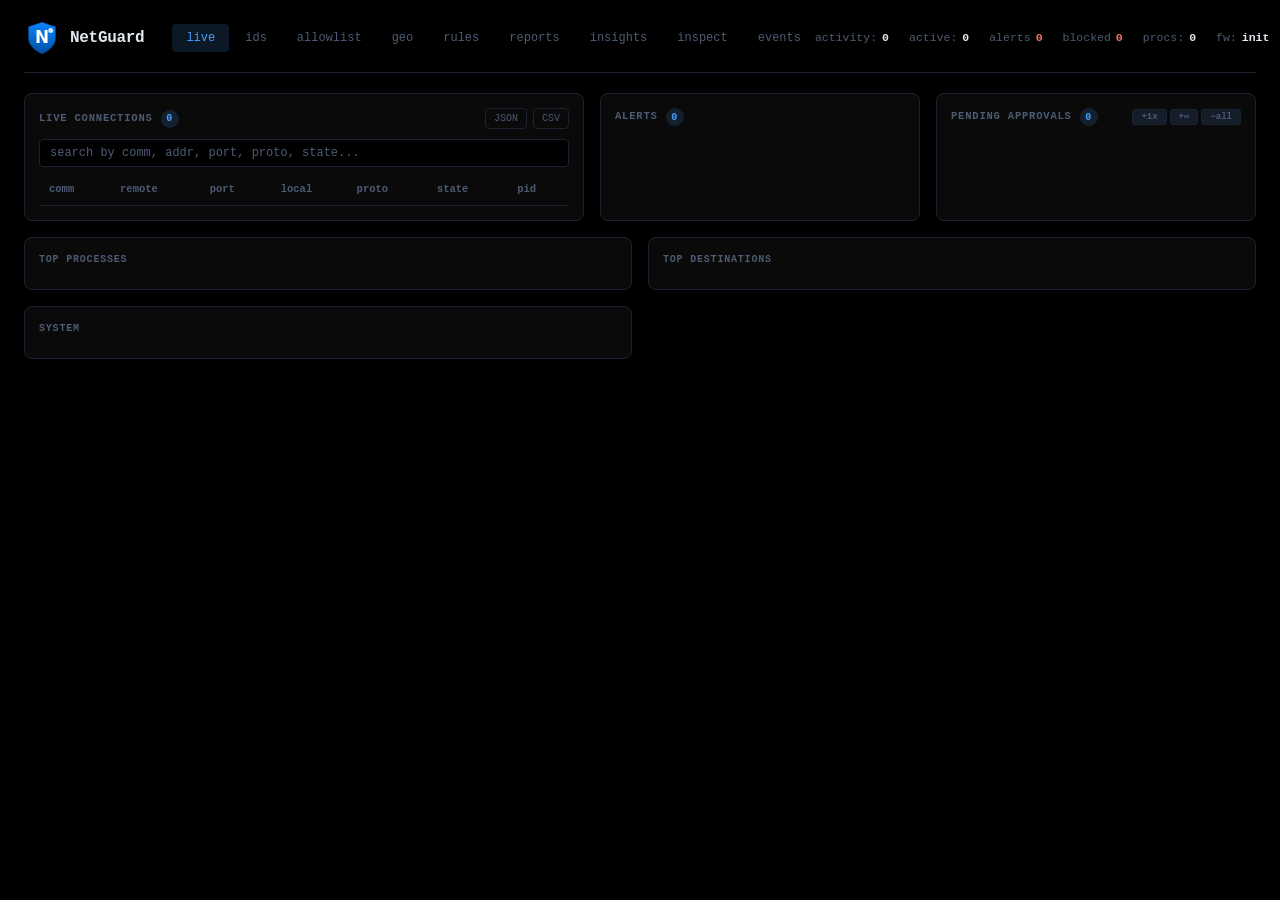
==== static/index.html @ 893f9637 "netmon: pre-dashboard-redesign snapshot Working state before the live page UI redesign. Includes aut" ====
<!DOCTYPE html>
<html lang="en">
<head>
<meta charset="UTF-8">
<meta name="viewport" content="width=device-width, initial-scale=1.0">
<title>NetGuard</title>
<meta name="theme-color" content="#0a84ff">
<link rel="manifest" href="/manifest.json">
<link rel="icon" type="image/png" sizes="192x192" href="/icon-192.png">
<link rel="apple-touch-icon" href="/icon-512.png">
<link rel="stylesheet" href="style.css">
</head>
<body>
<div class="app-wrap">
<header>
  <div class="header-left">
    <a href="/" class="logo">
      <span class="logo-icon"><svg xmlns="http://www.w3.org/2000/svg" viewBox="0 0 512 512" aria-hidden="true"><defs><linearGradient id="bg" x1="0" y1="0" x2="0" y2="1"><stop offset="0" stop-color="#0a84ff"/><stop offset="1" stop-color="#0050a3"/></linearGradient></defs><path d="M256 32 L448 96 L448 256 C448 360 360 432 256 480 C152 432 64 360 64 256 L64 96 Z" fill="url(#bg)" stroke="#003f7f" stroke-width="8" stroke-linejoin="round"/><path d="M256 32 L448 96 L448 256 C448 360 360 432 256 480 C152 432 64 360 64 256 L64 96 Z" fill="none" stroke="#ffffff" stroke-opacity="0.18" stroke-width="2"/><text x="256" y="320" font-family="ui-sans-serif,system-ui,-apple-system,sans-serif" font-weight="700" font-size="240" text-anchor="middle" fill="#ffffff">N</text><circle cx="380" cy="148" r="36" fill="#ffffff" fill-opacity="0.95"/><circle cx="380" cy="148" r="36" fill="none" stroke="#0a84ff" stroke-width="4"/><path d="M362 148 L376 162 L400 134" fill="none" stroke="#0a84ff" stroke-width="6" stroke-linecap="round" stroke-linejoin="round"/></svg></span>
      NetGuard
    </a>
    <nav class="nav">
      <a href="/" class="nav-link active">live</a>
      <a href="/suricata.html" class="nav-link">ids</a>
      <a href="/allowlist.html" class="nav-link">allowlist</a>
      <a href="/geo.html" class="nav-link">geo</a>
      <a href="/rules.html" class="nav-link">rules</a>
      <a href="/reports.html" class="nav-link">reports</a>
      <a href="/insights.html" class="nav-link">insights</a>
      <a href="/inspect.html" class="nav-link">inspect</a>
      <a href="/events.html" class="nav-link">events</a>
    </nav>
  </div>
  <div class="stats" id="stats">
    <span class="stat-item">activity: <strong id="stat-total">0</strong></span>
    <span class="stat-item">active: <strong id="stat-active">0</strong></span>
    <span class="stat-item"><span class="stat-label">alerts</span> <strong id="stat-alerts" style="color:var(--red)">0</strong></span>
    <span class="stat-item"><span class="stat-label">blocked</span> <strong id="stat-blocked" style="color:var(--red)">0</strong></span>
    <span class="stat-item">procs: <strong id="stat-procs">0</strong></span>
    <span class="stat-item">fw: <strong id="stat-fw">init</strong></span>
    <button id="btn-panic" class="panic-btn">PANIC</button>
    <button class="chat-btn" onclick="openChat()" title="AI assistant">💬</button>
  </div>
</header>

<div class="dashboard">
  <section class="panel connections-panel">
    <div class="panel-header">
      <span class="panel-title">live connections <span class="panel-badge" id="conn-count">0</span></span>
      <div class="panel-actions">
        <a class="btn btn-sm" href="/api/connections/export?format=json" download>JSON</a>
        <a class="btn btn-sm" href="/api/connections/export?format=csv" download>CSV</a>
      </div>
    </div>
    <div class="filter-bar">
      <input type="text" id="filter-conn" placeholder="search by comm, addr, port, proto, state..." oninput="onConnFilter()">
    </div>
    <div class="table-wrap">
      <table id="conn-table">
        <thead>
          <tr>
            <th onclick="sortConn('comm')">comm <span class="sort-arrow" id="sort-comm"></span></th>
            <th onclick="sortConn('remote_addr')">remote <span class="sort-arrow" id="sort-remote_addr"></span></th>
            <th onclick="sortConn('remote_port')">port <span class="sort-arrow" id="sort-remote_port"></span></th>
            <th>local</th>
            <th onclick="sortConn('protocol')">proto <span class="sort-arrow" id="sort-protocol"></span></th>
            <th onclick="sortConn('state')">state <span class="sort-arrow" id="sort-state"></span></th>
            <th onclick="sortConn('pid')">pid <span class="sort-arrow" id="sort-pid"></span></th>
          </tr>
        </thead>
        <tbody id="conn-body"></tbody>
      </table>
    </div>
  </section>

  <aside class="panel alerts-panel">
    <div class="panel-header">
      <span class="panel-title">alerts <span class="panel-badge" id="alert-count">0</span></span>
    </div>
    <div id="alert-feed"></div>
  </aside>

  <aside class="panel fw-panel">
    <div class="panel-header">
      <span class="panel-title">pending approvals <span class="panel-badge" id="fw-count">0</span></span>
      <span class="fw-bulk">
        <button class="fw-bulk-btn" onclick="bulkApprove('once')">+1x</button>
        <button class="fw-bulk-btn" onclick="bulkApprove('always')">+∞</button>
        <button class="fw-bulk-btn fw-bulk-deny" onclick="bulkDeny()">−all</button>
      </span>
    </div>
    <div id="fw-feed"></div>
  </aside>
</div>

<footer>
  <div class="footer-panel" id="procs-panel">
    <h3>top processes</h3>
    <div id="procs-list"></div>
  </div>
  <div class="footer-panel" id="ips-panel">
    <h3>top destinations</h3>
    <div id="ips-list"></div>
  </div>
  <div class="footer-panel" id="sys-panel">
    <h3>system</h3>
    <div id="sys-list"></div>
  </div>
</footer>
</div>

<div id="conn-modal" class="modal-overlay" onclick="if (event.target===this) closeConnModal()">
  <div class="modal-content">
    <div class="modal-header">
      <span class="modal-title">connection detail</span>
      <button class="modal-close" onclick="closeConnModal()">&times;</button>
    </div>
    <div id="modal-body" class="modal-body"></div>
  </div>
</div>

<div id="chat-modal" class="modal-overlay" onclick="if (event.target===this) closeChat()" style="align-items:flex-end;padding-bottom:20px">
  <div class="modal-content chat-content">
    <div class="modal-header">
      <span class="modal-title">AI assistant</span>
      <select id="model-select" class="model-picker" onchange="switchModel(this.value)"></select>
      <button class="modal-close" onclick="closeChat()">&times;</button>
    </div>
    <div id="chat-body" class="modal-body chat-body">
      <div id="chat-msgs" class="chat-msgs"></div>
      <div class="chat-footer">
        <input id="chat-input" type="text" placeholder="Ask about network activity..." class="chat-input">
        <button id="chat-send" class="btn btn-sm" onclick="sendChat()">send</button>
      </div>
    </div>
  </div>
</div>

<script src="auth.js"></script>
<script src="app.js"></script>
</body>
</html>
---- static/style.css ----
:root {
  --bg: #000;
  --surface: #0a0a0a;
  --surface-hover: #151d2b;
  --surface-active: #1a2540;
  --border: #1a2332;
  --border-focus: #2d3a52;
  --text: #e1e7ef;
  --text-secondary: #8896b0;
  --text-muted: #4d5b73;
  --accent: #4a9eff;
  --accent-glow: rgba(74,158,255,0.15);
  --green: #34d399;
  --green-bg: rgba(52,211,153,0.12);
  --red: #f47067;
  --red-bg: rgba(244,112,103,0.12);
  --yellow: #f0b429;
  --yellow-bg: rgba(240,180,41,0.12);
  --orange: #f59e6b;
  --radius: 8px;
  --radius-sm: 4px;
}

* { margin: 0; padding: 0; box-sizing: border-box; }
::-webkit-scrollbar { width: 6px; height: 6px; }
::-webkit-scrollbar-track { background: transparent; }
::-webkit-scrollbar-thumb { background: #1a2332; border-radius: 3px; }
::-webkit-scrollbar-thumb:hover { background: #2d3a52; }

body {
  background: var(--bg);
  color: var(--text);
  font-family: "SF Mono", "Cascadia Code", "Fira Code", Consolas, "Liberation Mono", Menlo, monospace;
  font-size: 12.5px;
  line-height: 1.5;
  min-height: 100vh;
}

/* ── Layout ── */
.app-wrap {
  max-width: 100%;
  margin: 0 auto;
  padding: 20px 24px;
}

header {
  display: flex;
  align-items: center;
  justify-content: space-between;
  padding-bottom: 16px;
  margin-bottom: 20px;
  border-bottom: 1px solid var(--border);
}

.header-left { display: flex; align-items: center; gap: 28px; }

.logo {
  display: flex;
  align-items: center;
  gap: 10px;
  color: var(--text);
  font-size: 16px;
  font-weight: 700;
  text-decoration: none;
  letter-spacing: -0.3px;
}
.logo-icon {
  display: inline-block;
  width: 36px;
  height: 36px;
  flex-shrink: 0;
}
.logo-icon svg {
  display: block;
  width: 100%;
  height: 100%;
}

.nav { display: flex; gap: 2px; }
.nav-link {
  padding: 5px 14px;
  color: var(--text-muted);
  text-decoration: none;
  font-size: 12px;
  border-radius: var(--radius-sm);
  transition: all .15s;
}
.nav-link:hover { color: var(--text); background: var(--surface-hover); }
.nav-link.active { color: var(--accent); background: var(--accent-glow); }

.stats {
  display: flex;
  align-items: center;
  gap: 20px;
  font-size: 11.5px;
  color: var(--text-muted);
}
.stat-item { display: flex; align-items: center; gap: 5px; }
.stat-item strong { color: var(--text); font-weight: 600; }
.stat-item .stat-alert { color: var(--red); }
.stat-label { color: var(--text-muted); }

.panic-btn {
  background: transparent;
  border: 1px solid var(--border);
  color: var(--red);
  padding: 4px 14px;
  font-size: 10px;
  cursor: pointer;
  border-radius: var(--radius-sm);
  font-family: inherit;
  font-weight: 700;
  text-transform: uppercase;
  letter-spacing: 0.8px;
  transition: all .15s;
}
.panic-btn:hover { background: var(--red-bg); border-color: var(--red); }
.panic-btn.panic-active {
  background: var(--red-bg);
  border-color: var(--red);
  animation: panic-pulse 1.5s ease-in-out infinite;
}
@keyframes panic-pulse {
  0%, 100% { box-shadow: 0 0 0 0 rgba(244,112,103,0.3); }
  50% { box-shadow: 0 0 8px 2px rgba(244,112,103,0.15); }
}

/* ── Dashboard grid ── */
.dashboard {
  display: grid;
  grid-template-columns: 1fr 320px 320px;
  gap: 16px;
  margin-bottom: 16px;
}

.panel {
  background: var(--surface);
  border: 1px solid var(--border);
  border-radius: var(--radius);
  padding: 14px;
  display: flex;
  flex-direction: column;
  max-height: 640px;
}

.panel-header {
  display: flex;
  align-items: center;
  justify-content: space-between;
  margin-bottom: 10px;
  flex-shrink: 0;
}

.panel-title {
  font-size: 10.5px;
  font-weight: 700;
  color: var(--text-muted);
  text-transform: uppercase;
  letter-spacing: 0.8px;
  display: flex;
  align-items: center;
  gap: 8px;
}

.panel-title .count {
  color: var(--accent);
  font-weight: 600;
  font-size: 11px;
}

.panel-badge {
  display: inline-flex;
  align-items: center;
  justify-content: center;
  min-width: 18px;
  height: 18px;
  padding: 0 5px;
  border-radius: 9px;
  background: var(--accent-glow);
  color: var(--accent);
  font-size: 10px;
  font-weight: 600;
}

/* ── Filter bar ── */
.filter-bar { margin-bottom: 8px; flex-shrink: 0; }
.filter-bar input {
  width: 100%;
  padding: 6px 10px;
  background: var(--bg);
  border: 1px solid var(--border);
  border-radius: var(--radius-sm);
  color: var(--text);
  font-size: 12px;
  font-family: inherit;
  outline: none;
  transition: border-color .15s;
}
.filter-bar input:focus { border-color: var(--accent); }
.filter-bar input::placeholder { color: var(--text-muted); }

/* ── Tables ── */
.table-wrap {
  overflow-x: auto;
  overflow-y: auto;
  flex: 1;
  min-height: 0;
  margin: 0 -14px;
  padding: 0 14px;
}

table { width: 100%; border-collapse: collapse; }

th {
  text-align: left;
  padding: 7px 10px;
  border-bottom: 1px solid var(--border);
  font-size: 10.5px;
  font-weight: 600;
  color: var(--text-muted);
  position: sticky;
  top: 0;
  background: var(--surface);
  z-index: 1;
  cursor: pointer;
  user-select: none;
  white-space: nowrap;
  transition: color .15s;
}
th:hover { color: var(--text); }
.sort-arrow { color: var(--text-muted); font-size: 9px; margin-left: 3px; }

td {
  padding: 5px 10px;
  border-bottom: 1px solid rgba(26,35,50,0.5);
  white-space: nowrap;
  font-size: 12px;
}
tr:last-child td { border-bottom: none; }
tr:hover td { background: var(--surface-hover); }

/* ── Connection state colors ── */
tr.state-est td:first-child { border-left: 2px solid var(--green); }
tr.state-clo td:first-child { border-left: 2px solid var(--text-muted); }
tr.state-lis td:first-child { border-left: 2px solid var(--yellow); }
tr.state-tim td:first-child { border-left: 2px solid #3d4b63; }
tr.state-fin td:first-child { border-left: 2px solid var(--accent); }
tr.state-syn td:first-child { border-left: 2px solid var(--orange); }

.state-est { color: var(--green); }
.state-clo { color: var(--text-muted); }
.state-lis { color: var(--yellow); }
.state-tim { color: #3d4b63; }
.state-fin { color: var(--accent); }
.state-syn { color: var(--orange); }

.comm { color: var(--text); font-weight: 500; }
.pid { color: var(--text-muted); font-size: 11px; }
.conn-addr { color: var(--text-secondary); }
.conn-local { color: var(--text-muted); font-size: 11px; }
.conn-proto { color: var(--text-muted); font-size: 11px; }

.conn-domain {
  display: block;
  color: var(--accent);
  font-size: 10px;
  max-width: 200px;
  overflow: hidden;
  text-overflow: ellipsis;
  white-space: nowrap;
  line-height: 1.3;
}
.conn-host {
  display: block;
  color: var(--green);
  font-size: 10px;
  max-width: 200px;
  overflow: hidden;
  text-overflow: ellipsis;
  white-space: nowrap;
  line-height: 1.3;
}

/* ── Badges ── */
.badge {
  display: inline-flex;
  align-items: center;
  font-size: 9px;
  font-weight: 700;
  padding: 1px 5px;
  border-radius: 3px;
  margin-left: 4px;
  letter-spacing: 0.3px;
  line-height: 1.4;
}
.badge-blocked { background: var(--red-bg); color: var(--red); border: 1px solid rgba(244,112,103,0.2); }
.badge-preexisting { background: rgba(137,150,176,0.1); color: var(--text-muted); border: 1px solid rgba(137,150,176,0.15); }
.badge-vpn { background: var(--yellow-bg); color: var(--yellow); border: 1px solid rgba(240,180,41,0.2); }
.badge-icmp { background: rgba(74,158,255,0.1); color: var(--accent); border: 1px solid rgba(74,158,255,0.15); }
.badge-incoming { background: var(--red-bg); color: var(--red); border: 1px solid rgba(244,112,103,0.2); }
.badge-domainsrc { font-size: 9px; padding: 0 4px; border-radius: 3px; margin-right: 2px; font-weight: 600; }
.badge-domainsrc-dns_monitor { background: rgba(52,211,153,0.15); color: var(--green); border: 1px solid rgba(52,211,153,0.25); }
.badge-domainsrc-reverse_dns { background: rgba(137,150,176,0.1); color: var(--text-muted); border: 1px solid rgba(137,150,176,0.15); }

/* ── Alerts feed ── */
#alert-feed { overflow-y: auto; flex: 1; font-size: 12px; margin: 0 -14px; padding: 0 14px; }

.alert-item {
  padding: 8px 0;
  border-bottom: 1px solid rgba(26,35,50,0.5);
  line-height: 1.5;
}
.alert-item:last-child { border-bottom: none; }

.alert-sev { font-weight: 700; font-size: 10px; letter-spacing: 0.5px; }
.sev-critical { color: var(--red); }
.sev-high { color: var(--yellow); }
.sev-medium { color: var(--accent); }
.sev-low { color: var(--text-muted); }
.sev-info { color: var(--text-muted); }

.alert-rule { color: var(--text-muted); font-size: 10px; }
.alert-msg { color: var(--text); }
.alert-time { color: var(--text-muted); font-size: 10px; display: block; margin-top: 3px; }

/* ── FW pending ── */
#fw-feed { overflow-y: auto; flex: 1; font-size: 12px; margin: 0 -14px; padding: 0 14px; }

.fw-item {
  padding: 10px 0;
  border-bottom: 1px solid rgba(26,35,50,0.5);
}
.fw-item:last-child { border-bottom: none; }
.fw-empty { color: var(--text-muted); font-size: 12px; padding: 16px 0; text-align: center; }

.fw-item-header {
  display: flex;
  justify-content: space-between;
  align-items: flex-start;
  margin-bottom: 6px;
  gap: 8px;
}
.fw-comm { color: var(--text); font-weight: 500; font-size: 12px; white-space: nowrap; overflow: hidden; text-overflow: ellipsis; }
.fw-dest { color: var(--red); font-size: 11px; text-align: right; white-space: nowrap; }

.fw-item-actions { display: flex; gap: 4px; margin-top: 6px; flex-wrap: wrap; }

.fw-appdata {
  font-size: 10px;
  color: var(--text-secondary);
  padding: 2px 0;
  white-space: nowrap;
  overflow: hidden;
  text-overflow: ellipsis;
}

.fw-proto-tag {
  display: inline-block;
  background: var(--accent-glow);
  color: var(--accent);
  font-size: 8px;
  padding: 1px 5px;
  border-radius: 3px;
  margin-right: 4px;
  font-weight: 700;
  text-transform: uppercase;
}

.fw-item-actions button {
  background: var(--surface-hover);
  border: 1px solid var(--border);
  color: var(--text-secondary);
  padding: 3px 10px;
  font-size: 10px;
  cursor: pointer;
  border-radius: var(--radius-sm);
  font-family: inherit;
  font-weight: 500;
  transition: all .15s;
}
.fw-item-actions button:hover { background: var(--border-focus); color: var(--text); }
.btn-approve-once { color: var(--accent) !important; }
.btn-approve-always { color: var(--green) !important; }
.btn-deny { color: var(--red) !important; }
.btn-allow-app { color: var(--yellow) !important; }

.fw-detail { margin-top: 6px; padding: 6px 8px; background: rgba(0,0,0,0.15); border-radius: 4px; }
.fw-dtl-table { width:100%; border-collapse:collapse; font-size:10px; }
.fw-dtl-table td { padding: 2px 4px; vertical-align:top; }
.fw-dtl-label { color: #484f58; width: 55px; white-space:nowrap; }

.fw-bulk {
  display: flex;
  gap: 3px;
}
.fw-bulk-btn {
  background: var(--surface-hover);
  border: 1px solid var(--border);
  color: var(--text-muted);
  padding: 2px 8px;
  font-size: 9px;
  cursor: pointer;
  border-radius: 3px;
  font-family: inherit;
  font-weight: 600;
  transition: all .15s;
}
.fw-bulk-btn:hover { color: var(--text); background: var(--border-focus); }
.fw-bulk-deny:hover { color: var(--red) !important; border-color: var(--red) !important; }

/* ── Footer ── */
footer {
  display: grid;
  grid-template-columns: 1fr 1fr;
  gap: 16px;
}

.footer-panel {
  background: var(--surface);
  border: 1px solid var(--border);
  border-radius: var(--radius);
  padding: 14px;
}

.footer-panel h3 {
  font-size: 10px;
  font-weight: 700;
  color: var(--text-muted);
  text-transform: uppercase;
  letter-spacing: 0.8px;
  margin-bottom: 8px;
}

#procs-list, #ips-list {
  display: flex;
  flex-wrap: wrap;
  gap: 3px 18px;
  font-size: 12px;
}

.footer-item { white-space: nowrap; color: var(--text-secondary); }
.footer-item .val { color: var(--accent); font-weight: 600; }

/* ── Connection detail expansion ── */
.conn-detail-row { display: none; }
.conn-detail-row.open { display: table-row; }
.conn-detail-row.open .detail-cell { animation: fadeSlide .15s ease-out; }
@keyframes fadeSlide { from { opacity: 0; max-height: 0; } to { opacity: 1; max-height: 500px; } }
.conn-detail {
  display: flex;
  flex-wrap: wrap;
  gap: 4px 20px;
  padding: 2px 0;
}
.conn-detail-item {
  display: inline-flex;
  gap: 6px;
  font-size: 11px;
  line-height: 1.6;
}
.conn-detail-label {
  color: var(--text-muted);
  white-space: nowrap;
}
.conn-detail-val {
  color: var(--text-secondary);
  word-break: break-all;
}

/* ── Panic / status ── */
h1 { color: var(--text); font-size: 16px; font-weight: 700; }
h2 { font-size: 10.5px; font-weight: 700; color: var(--text-muted); text-transform: uppercase; letter-spacing: 0.8px; margin-bottom: 8px; }
h3 { font-size: 10px; font-weight: 700; color: var(--text-muted); text-transform: uppercase; letter-spacing: 0.8px; margin-bottom: 6px; }

/* ── Toast ── */
#toast-container {
  position: fixed;
  bottom: 20px;
  right: 20px;
  z-index: 999;
  display: flex;
  flex-direction: column;
  gap: 6px;
}
.toast {
  padding: 10px 18px;
  border-radius: var(--radius-sm);
  font-size: 12px;
  animation: toast-in .2s ease-out;
  max-width: 340px;
  font-weight: 500;
  box-shadow: 0 4px 16px rgba(0,0,0,0.4);
}
.toast-success { background: var(--green); color: #080b12; }
.toast-error { background: var(--red); color: #fff; }
.toast-info { background: var(--accent); color: #fff; }
@keyframes toast-in { from { opacity: 0; transform: translateY(10px); } to { opacity: 1; transform: translateY(0); } }

/* ── Suricata page overrides ── */
.status-bar {
  display: flex;
  gap: 24px;
  padding: 14px;
  background: var(--surface);
  border: 1px solid var(--border);
  border-radius: var(--radius);
  margin-bottom: 16px;
  align-items: center;
  font-size: 12px;
}

.action-btn {
  padding: 5px 14px;
  border: 1px solid var(--border);
  border-radius: var(--radius-sm);
  background: var(--surface-hover);
  color: var(--text-secondary);
  cursor: pointer;
  font-size: 12px;
  font-family: inherit;
  transition: all .15s;
}
.action-btn:hover { background: var(--border-focus); color: var(--text); }
.action-btn.primary { background: var(--accent-glow); border-color: var(--accent); color: var(--accent); }
.action-btn.danger { background: var(--red-bg); border-color: var(--red); color: var(--red); }

.tab { padding: 8px 20px; cursor: pointer; color: var(--text-muted); border-bottom: 2px solid transparent; transition: all .15s; font-size: 12px; }
.tab:hover { color: var(--text); }
.tab.active { color: var(--accent); border-bottom-color: var(--accent); }

.form-row input, .form-row select, .form-row textarea {
  width: 100%;
  padding: 6px 10px;
  background: var(--bg);
  border: 1px solid var(--border);
  border-radius: var(--radius-sm);
  color: var(--text);
  font-size: 12px;
  font-family: inherit;
  outline: none;
  transition: border-color .15s;
}
.form-row input:focus, .form-row select:focus { border-color: var(--accent); }

.alerts-table-wrap table th { position: sticky; top: 0; background: var(--surface); z-index: 1; }

.alert-filters input, .alert-filters select {
  background: var(--bg);
  border: 1px solid var(--border);
  color: var(--text);
  padding: 4px 8px;
  font-size: 11px;
  border-radius: var(--radius-sm);
  font-family: inherit;
}
.alert-filters input:focus, .alert-filters select:focus { border-color: var(--accent); outline: none; }
.alert-filters input::placeholder { color: var(--text-muted); }

.sev-badge { display: inline-block; padding: 1px 8px; border-radius: 10px; font-size: 10px; font-weight: 600; }
.sev-1 { background: var(--red-bg); color: var(--red); }
.sev-2 { background: var(--yellow-bg); color: var(--yellow); }
.sev-3 { background: rgba(74,158,255,0.12); color: var(--accent); }
.sev-4 { background: rgba(137,150,176,0.1); color: var(--text-muted); }

.stat-card {
  background: var(--surface);
  border: 1px solid var(--border);
  border-radius: var(--radius);
  padding: 14px;
  text-align: center;
}

.detail-cell { padding: 10px 16px; background: var(--bg); }

.panel-actions { display:flex; align-items:center; gap:6px; margin-left:auto; }
.btn { display:inline-flex; align-items:center; padding:4px 10px; border:1px solid var(--border); border-radius:4px; background:var(--surface); color:var(--text-muted); font-size:11px; cursor:pointer; text-decoration:none; white-space:nowrap; }
.btn:hover { border-color:var(--accent); color:var(--accent); }
.btn-sm { padding:2px 8px; font-size:10px; }

.lookup-btn {
  background: var(--surface-hover);
  border: 1px solid var(--border);
  color: var(--accent);
  padding: 2px 8px;
  font-size: 10px;
  cursor: pointer;
  border-radius: 3px;
  font-family: inherit;
  transition: all .15s;
}
.lookup-btn:hover { background: var(--border-focus); }

.install-log {
  background: var(--bg);
  border: 1px solid var(--border);
  border-radius: var(--radius);
  padding: 12px 14px;
  margin-top: 8px;
  font-size: 12px;
  line-height: 1.5;
  white-space: pre-wrap;
  word-break: break-all;
  max-height: 300px;
  overflow-y: auto;
  display: none;
  color: var(--text-secondary);
}

.install-plan {
  background: var(--bg);
  border: 1px solid var(--border);
  border-radius: var(--radius);
  padding: 8px 14px;
  margin-top: 8px;
  font-size: 12px;
}
.install-plan table { width: 100%; border-collapse: collapse; }
.install-plan th, .install-plan td { padding: 6px 4px; border-bottom: 1px solid var(--border); text-align: left; vertical-align: top; }
.install-plan th { color: var(--text-muted); text-transform: uppercase; letter-spacing: 0.4px; font-size: 10px; }
.install-plan td { color: var(--text-secondary); }
.install-plan td:first-child { font-family: ui-monospace, monospace; color: var(--text); }

.proto-badge { display: inline-block; padding: 1px 6px; border-radius: 3px; font-size: 10px; font-weight: 600; margin-right: 4px; }
.proto-tcp { background: rgba(74,158,255,0.1); color: var(--accent); }
.proto-udp { background: var(--green-bg); color: var(--green); }

.dpi-table td { border: none; padding: 3px 8px; }
.dpi-label { color: var(--text-muted); white-space: nowrap; width: 1px; }
.dpi-val { color: var(--text); word-break: break-all; }

.rule-item {
  display: flex;
  align-items: center;
  justify-content: space-between;
  padding: 10px 0;
  border-bottom: 1px solid rgba(26,35,50,0.5);
}
.rule-item:last-child { border-bottom: none; }

.toast-suricata {
  position: fixed;
  bottom: 20px;
  right: 20px;
  padding: 10px 18px;
  border-radius: var(--radius-sm);
  font-size: 12px;
  background: var(--accent);
  color: #fff;
  z-index: 100;
  animation: toast-in .2s ease-out;
  box-shadow: 0 4px 16px rgba(0,0,0,0.4);
}

/* ── Modal ── */
.dots::after {
  content: '...';
  display: inline-block;
  overflow: hidden;
  vertical-align: bottom;
  animation: dotAnim 1.5s steps(4) infinite;
  width: 0;
}
@keyframes dotAnim {
  to { width: 1.2em; }
}
.chat-btn {
  background: none; border: 1px solid var(--border); border-radius: 4px;
  color: var(--text); cursor: pointer; font-size: 14px; padding: 2px 6px;
  line-height: 1;
}
.chat-btn:hover { background: var(--hover); }
.modal-overlay {
  display: none; position: fixed; z-index: 1000; left: 0; top: 0;
  width: 100%; height: 100%; background: rgba(0,0,0,0.7);
  align-items: center; justify-content: center;
}
.modal-overlay.open { display: flex; }
.modal-content {
  background: var(--surface); border: 1px solid var(--border);
  border-radius: 8px; max-width: 580px; width: 90%; max-height: 80vh;
  display: flex; flex-direction: column;
}
.modal-header {
  display: flex; justify-content: space-between; align-items: center;
  padding: 12px 16px; border-bottom: 1px solid var(--border);
}
.modal-title { font-size: 12px; font-weight: 600; color: var(--text); text-transform: uppercase; letter-spacing: 0.5px; }
.modal-close { background: none; border: none; color: var(--text-muted); font-size: 18px; cursor: pointer; padding: 0 4px; }
.modal-close:hover { color: var(--text); }
.modal-body { padding: 16px; overflow-y: auto; flex: 1; }

/* ── Chat ── */
.chat-content { max-width: 700px; max-height: 520px; }
.chat-body { display: flex; flex-direction: column; padding: 0; }
.chat-msgs {
  flex: 1; overflow-y: auto; padding: 12px 16px;
  font-size: 12px; line-height: 1.7;
  scrollbar-width: thin; scrollbar-color: var(--border) transparent;
}
.chat-msgs > div { margin-bottom: 6px; }
.chat-msgs > div:last-child { margin-bottom: 0; }
.chat-msgs .err-msg { color: var(--red); margin-bottom: 8px; }
.chat-msgs .thinking-msg { color: var(--dim); margin-bottom: 8px; }
.chat-msgs b { color: var(--accent); font-size: 10px; text-transform: uppercase; letter-spacing: 0.5px; display: block; margin-bottom: 2px; }
.chat-msgs .ai-msg { background: var(--bg); border-radius: 6px; padding: 8px 10px; margin-bottom: 8px; }
.action-sep { height: 6px; }
.action-btn {
  background: none; border: 1px solid var(--border); border-radius: 3px;
  color: var(--accent); cursor: pointer; font-size: 10px; padding: 2px 6px;
  margin: 2px 4px 2px 0; line-height: 1.4; font-family: inherit;
}
.action-btn:hover { background: var(--hover); border-color: var(--accent); }
.action-btn:disabled { opacity: 0.5; cursor: default; }
.chat-footer {
  display: flex; border-top: 1px solid var(--border); padding: 8px; gap: 8px;
}
.chat-input {
  flex: 1; background: var(--bg); border: 1px solid var(--border);
  border-radius: 6px; padding: 8px 10px; color: var(--text); font-size: 12px;
  outline: none;
}
.chat-input:focus { border-color: var(--accent); }
.model-picker {
  background: var(--bg); border: 1px solid var(--border); border-radius: 4px;
  color: var(--text); font-size: 11px; padding: 2px 6px; margin-left: 8px;
  flex: 1; max-width: 200px; cursor: pointer;
}
.model-picker:focus { border-color: var(--accent); }

/* ── Markdown in chat ── */
.ai-msg h1, .ai-msg h2, .ai-msg h3 {
  margin: 8px 0 4px; font-size: 13px; font-weight: 700;
  color: var(--text); line-height: 1.3;
}
.ai-msg h1 { font-size: 14px; }
.ai-msg h2 { font-size: 13px; border-bottom: 1px solid var(--border); padding-bottom: 2px; }
.ai-msg h3 { font-size: 12px; }
.ai-msg p { margin: 4px 0; color: var(--text); }
.ai-msg p:first-child { margin-top: 0; }
.ai-msg p:last-child { margin-bottom: 0; }
.ai-msg strong { color: var(--text); font-weight: 700; }
.ai-msg em { font-style: italic; }
.ai-msg code {
  background: var(--surface); border: 1px solid var(--border);
  border-radius: 3px; padding: 1px 4px; font-size: 11px;
  font-family: 'SFMono-Regular', Consolas, monospace;
}
.ai-msg pre {
  background: var(--surface); border: 1px solid var(--border);
  border-radius: 4px; padding: 8px; overflow-x: auto; margin: 6px 0;
}
.ai-msg pre code {
  background: none; border: none; padding: 0; font-size: 11px;
  white-space: pre;
}
.ai-msg table { border-collapse: collapse; margin: 6px 0; width: 100%; font-size: 11px; }
.ai-msg th, .ai-msg td {
  border: 1px solid var(--border); padding: 4px 6px; text-align: left;
}
.ai-msg th { background: var(--surface); font-weight: 600; color: var(--text); }
.ai-msg td { color: var(--text-muted); }
.ai-msg ul, .ai-msg ol { margin: 4px 0; padding-left: 18px; }
.ai-msg li { margin: 2px 0; color: var(--text); }
.ai-msg a { color: var(--accent); text-decoration: underline; }
.ai-msg a:hover { opacity: 0.8; }
.ai-msg hr { border: none; border-top: 1px solid var(--border); margin: 8px 0; }

/* ── System metrics panel ── */
.sys-row {
  display: flex; justify-content: space-between; padding: 1px 0;
  font-size: 11px; line-height: 1.6;
}
.sys-label { color: var(--text-muted); }
.sys-val { color: var(--text); font-weight: 500; }

/* ── Responsive ── */
@media (max-width: 1100px) {
  .dashboard { grid-template-columns: 1fr 280px; }
  .dashboard .fw-panel { grid-column: span 2; max-height: 400px; }
}
@media (max-width: 750px) {
  .dashboard { grid-template-columns: 1fr; }
  .dashboard .alerts-panel,
  .dashboard .fw-panel { grid-column: span 1; max-height: 400px; }
  header { flex-direction: column; gap: 12px; align-items: flex-start; }
  .header-left { width: 100%; }
  .stats { flex-wrap: wrap; gap: 12px; width: 100%; }
  footer { grid-template-columns: 1fr; }
  .app-wrap { padding: 12px 14px; }
}
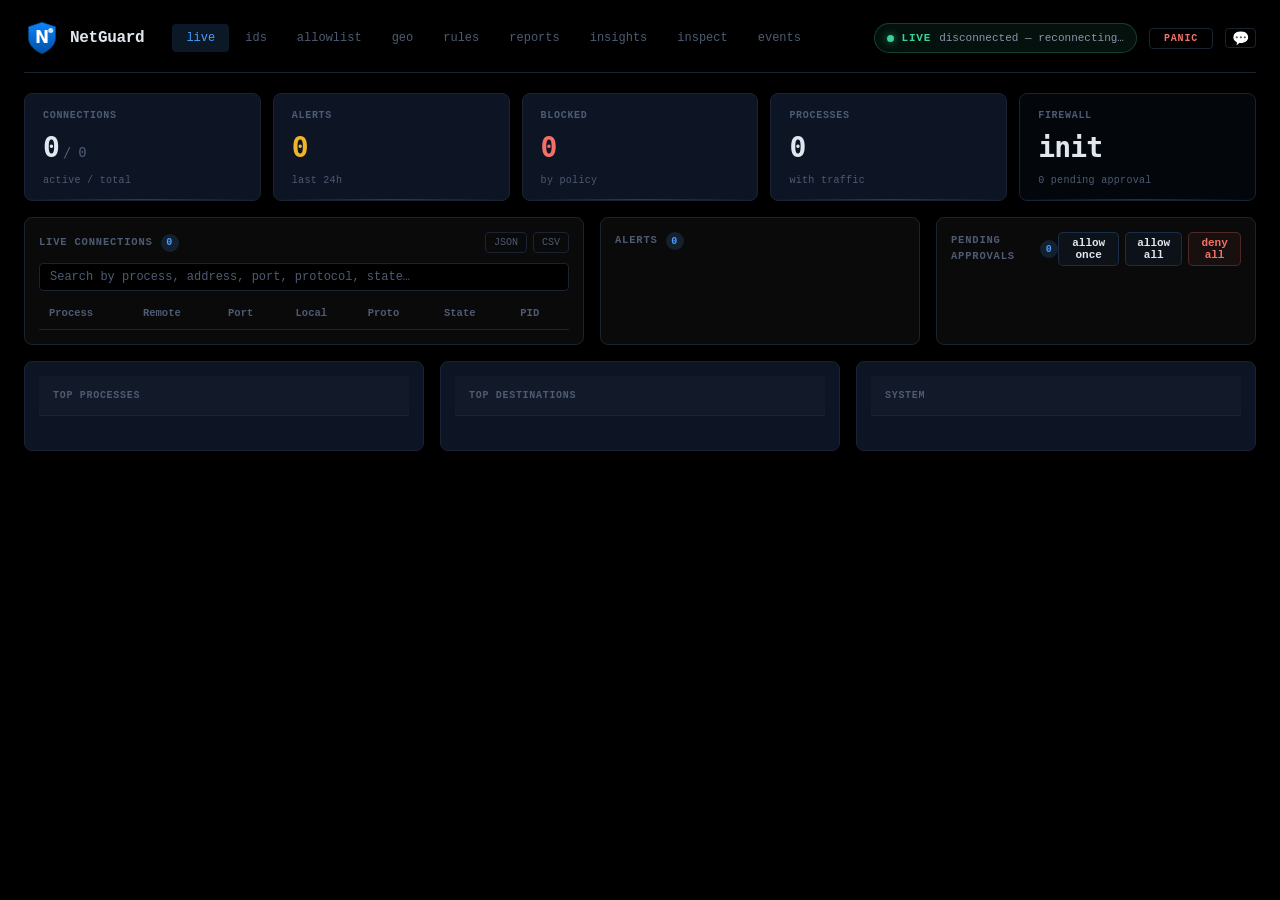
==== commit 8ee8ec4e: "netmon: redesign live dashboard with command-center UI" ====
--- a/static/index.html
+++ b/static/index.html
@@ -10,7 +10,7 @@
 <link rel="apple-touch-icon" href="/icon-512.png">
 <link rel="stylesheet" href="style.css">
 </head>
-<body>
+<body class="live-page">
 <div class="app-wrap">
 <header>
   <div class="header-left">
@@ -30,17 +30,44 @@
       <a href="/events.html" class="nav-link">events</a>
     </nav>
   </div>
-  <div class="stats" id="stats">
-    <span class="stat-item">activity: <strong id="stat-total">0</strong></span>
-    <span class="stat-item">active: <strong id="stat-active">0</strong></span>
-    <span class="stat-item"><span class="stat-label">alerts</span> <strong id="stat-alerts" style="color:var(--red)">0</strong></span>
-    <span class="stat-item"><span class="stat-label">blocked</span> <strong id="stat-blocked" style="color:var(--red)">0</strong></span>
-    <span class="stat-item">procs: <strong id="stat-procs">0</strong></span>
-    <span class="stat-item">fw: <strong id="stat-fw">init</strong></span>
+  <div class="header-right">
+    <div class="status-strip" id="status-strip">
+      <span class="status-dot"></span>
+      <span class="status-label">Live</span>
+      <span class="status-meta" id="status-meta">connecting…</span>
+    </div>
     <button id="btn-panic" class="panic-btn">PANIC</button>
     <button class="chat-btn" onclick="openChat()" title="AI assistant">💬</button>
   </div>
 </header>
+
+<section class="kpi-strip" aria-label="overview">
+  <div class="kpi-card">
+    <div class="kpi-label">Connections</div>
+    <div class="kpi-value"><span id="stat-active">0</span><span class="kpi-sub">/ <span id="stat-total">0</span></span></div>
+    <div class="kpi-foot"><span class="kpi-foot-label">active / total</span></div>
+  </div>
+  <div class="kpi-card">
+    <div class="kpi-label">Alerts</div>
+    <div class="kpi-value kpi-value-warn"><span id="stat-alerts">0</span></div>
+    <div class="kpi-foot"><span class="kpi-foot-label">last 24h</span></div>
+  </div>
+  <div class="kpi-card">
+    <div class="kpi-label">Blocked</div>
+    <div class="kpi-value kpi-value-bad"><span id="stat-blocked">0</span></div>
+    <div class="kpi-foot"><span class="kpi-foot-label">by policy</span></div>
+  </div>
+  <div class="kpi-card">
+    <div class="kpi-label">Processes</div>
+    <div class="kpi-value"><span id="stat-procs">0</span></div>
+    <div class="kpi-foot"><span class="kpi-foot-label">with traffic</span></div>
+  </div>
+  <div class="kpi-card kpi-firewall">
+    <div class="kpi-label">Firewall</div>
+    <div class="kpi-value"><span id="stat-fw">init</span></div>
+    <div class="kpi-foot"><span class="kpi-foot-label"><span id="fw-count">0</span> pending approval</span></div>
+  </div>
+</section>
 
 <div class="dashboard">
   <section class="panel connections-panel">
@@ -52,19 +79,19 @@
       </div>
     </div>
     <div class="filter-bar">
-      <input type="text" id="filter-conn" placeholder="search by comm, addr, port, proto, state..." oninput="onConnFilter()">
+      <input type="text" id="filter-conn" placeholder="Search by process, address, port, protocol, state…" oninput="onConnFilter()">
     </div>
     <div class="table-wrap">
       <table id="conn-table">
         <thead>
           <tr>
-            <th onclick="sortConn('comm')">comm <span class="sort-arrow" id="sort-comm"></span></th>
-            <th onclick="sortConn('remote_addr')">remote <span class="sort-arrow" id="sort-remote_addr"></span></th>
-            <th onclick="sortConn('remote_port')">port <span class="sort-arrow" id="sort-remote_port"></span></th>
-            <th>local</th>
-            <th onclick="sortConn('protocol')">proto <span class="sort-arrow" id="sort-protocol"></span></th>
-            <th onclick="sortConn('state')">state <span class="sort-arrow" id="sort-state"></span></th>
-            <th onclick="sortConn('pid')">pid <span class="sort-arrow" id="sort-pid"></span></th>
+            <th onclick="sortConn('comm')">Process <span class="sort-arrow" id="sort-comm"></span></th>
+            <th onclick="sortConn('remote_addr')">Remote <span class="sort-arrow" id="sort-remote_addr"></span></th>
+            <th onclick="sortConn('remote_port')">Port <span class="sort-arrow" id="sort-remote_port"></span></th>
+            <th>Local</th>
+            <th onclick="sortConn('protocol')">Proto <span class="sort-arrow" id="sort-protocol"></span></th>
+            <th onclick="sortConn('state')">State <span class="sort-arrow" id="sort-state"></span></th>
+            <th onclick="sortConn('pid')">PID <span class="sort-arrow" id="sort-pid"></span></th>
           </tr>
         </thead>
         <tbody id="conn-body"></tbody>
@@ -81,12 +108,12 @@
 
   <aside class="panel fw-panel">
     <div class="panel-header">
-      <span class="panel-title">pending approvals <span class="panel-badge" id="fw-count">0</span></span>
-      <span class="fw-bulk">
-        <button class="fw-bulk-btn" onclick="bulkApprove('once')">+1x</button>
-        <button class="fw-bulk-btn" onclick="bulkApprove('always')">+∞</button>
-        <button class="fw-bulk-btn fw-bulk-deny" onclick="bulkDeny()">−all</button>
-      </span>
+      <span class="panel-title">pending approvals <span class="panel-badge" id="fw-count-header">0</span></span>
+      <div class="fw-bulk">
+        <button class="fw-bulk-btn" onclick="bulkApprove('once')">allow once</button>
+        <button class="fw-bulk-btn" onclick="bulkApprove('always')">allow all</button>
+        <button class="fw-bulk-btn fw-bulk-deny" onclick="bulkDeny()">deny all</button>
+      </div>
     </div>
     <div id="fw-feed"></div>
   </aside>
@@ -94,16 +121,16 @@
 
 <footer>
   <div class="footer-panel" id="procs-panel">
-    <h3>top processes</h3>
-    <div id="procs-list"></div>
+    <div class="footer-panel-head"><span class="footer-panel-title">top processes</span></div>
+    <div id="procs-list" class="footer-panel-body"></div>
   </div>
   <div class="footer-panel" id="ips-panel">
-    <h3>top destinations</h3>
-    <div id="ips-list"></div>
+    <div class="footer-panel-head"><span class="footer-panel-title">top destinations</span></div>
+    <div id="ips-list" class="footer-panel-body"></div>
   </div>
   <div class="footer-panel" id="sys-panel">
-    <h3>system</h3>
-    <div id="sys-list"></div>
+    <div class="footer-panel-head"><span class="footer-panel-title">system</span></div>
+    <div id="sys-list" class="footer-panel-body"></div>
   </div>
 </footer>
 </div>
--- a/static/style.css
+++ b/static/style.css
@@ -3,6 +3,7 @@
   --surface: #0a0a0a;
   --surface-hover: #151d2b;
   --surface-active: #1a2540;
+  --panel: #0d1424;
   --border: #1a2332;
   --border-focus: #2d3a52;
   --text: #e1e7ef;
@@ -411,7 +412,7 @@
 /* ── Footer ── */
 footer {
   display: grid;
-  grid-template-columns: 1fr 1fr;
+  grid-template-columns: repeat(3, 1fr);
   gap: 16px;
 }
 
@@ -431,10 +432,9 @@
   margin-bottom: 8px;
 }
 
-#procs-list, #ips-list {
-  display: flex;
-  flex-wrap: wrap;
-  gap: 3px 18px;
+#procs-list, #ips-list, #sys-list {
+  display: flex;
+  flex-direction: column;
   font-size: 12px;
 }
 
@@ -788,3 +788,344 @@
   footer { grid-template-columns: 1fr; }
   .app-wrap { padding: 12px 14px; }
 }
+
+/* ──────────────────────────────────────────────────────────────────
+   Live page redesign (NetGuard command-center look)
+   only affects elements prefixed .live-page
+   ────────────────────────────────────────────────────────────────── */
+.live-page .header-right {
+  display: flex; align-items: center; gap: 12px;
+}
+
+/* status strip: small live indicator next to the panic button */
+.live-page .status-strip {
+  display: flex; align-items: center; gap: 8px;
+  padding: 6px 12px;
+  background: rgba(52, 211, 153, 0.08);
+  border: 1px solid rgba(52, 211, 153, 0.25);
+  border-radius: 999px;
+  font-size: 11px;
+  font-weight: 600;
+  text-transform: uppercase;
+  letter-spacing: 0.5px;
+  color: var(--green);
+  font-variant-numeric: tabular-nums;
+}
+.live-page .status-strip .status-dot {
+  width: 7px; height: 7px; border-radius: 50%;
+  background: var(--green);
+  box-shadow: 0 0 8px rgba(52, 211, 153, 0.7);
+  animation: live-pulse 1.6s ease-in-out infinite;
+}
+@keyframes live-pulse {
+  0%, 100% { opacity: 1; transform: scale(1); }
+  50%      { opacity: 0.4; transform: scale(0.7); }
+}
+.live-page .status-strip .status-label { letter-spacing: 0.8px; }
+.live-page .status-strip .status-meta {
+  color: var(--text-secondary);
+  text-transform: none;
+  letter-spacing: 0;
+  font-weight: 500;
+}
+.live-page .status-strip.warn { background: rgba(240, 180, 41, 0.08); border-color: rgba(240, 180, 41, 0.3); color: var(--yellow); }
+.live-page .status-strip.warn .status-dot { background: var(--yellow); box-shadow: 0 0 8px rgba(240, 180, 41, 0.7); }
+.live-page .status-strip.err  { background: rgba(244, 112, 103, 0.08); border-color: rgba(244, 112, 103, 0.3); color: var(--red); }
+.live-page .status-strip.err  .status-dot { background: var(--red); box-shadow: 0 0 8px rgba(244, 112, 103, 0.7); animation: none; }
+.live-page .status-strip.stale { background: rgba(240, 180, 41, 0.08); border-color: rgba(240, 180, 41, 0.3); color: var(--yellow); }
+.live-page .status-strip.stale .status-dot { background: var(--yellow); box-shadow: 0 0 8px rgba(240, 180, 41, 0.7); animation: none; }
+
+/* ─── KPI strip ─────────────────────────────────────────────────── */
+.live-page .kpi-strip {
+  display: grid;
+  grid-template-columns: repeat(5, 1fr);
+  gap: 12px;
+  margin-bottom: 16px;
+}
+@media (max-width: 1100px) {
+  .live-page .kpi-strip { grid-template-columns: repeat(3, 1fr); }
+}
+@media (max-width: 720px) {
+  .live-page .kpi-strip { grid-template-columns: repeat(2, 1fr); }
+}
+.live-page .kpi-card {
+  position: relative;
+  padding: 14px 18px 12px;
+  background: var(--panel);
+  border: 1px solid var(--border);
+  border-radius: var(--radius);
+  display: flex; flex-direction: column; gap: 4px;
+  overflow: hidden;
+}
+.live-page .kpi-card::after {
+  content: "";
+  position: absolute; left: 0; right: 0; bottom: 0;
+  height: 1px;
+  background: linear-gradient(90deg, transparent, rgba(74, 158, 255, 0.3), transparent);
+}
+.live-page .kpi-card.kpi-firewall { background: rgba(74, 158, 255, 0.04); }
+.live-page .kpi-label {
+  font-size: 10px;
+  text-transform: uppercase;
+  letter-spacing: 0.7px;
+  color: var(--text-muted);
+  font-weight: 700;
+}
+.live-page .kpi-value {
+  font-family: ui-monospace, SFMono-Regular, Menlo, Monaco, Consolas, monospace;
+  font-size: 28px;
+  font-weight: 700;
+  letter-spacing: -0.8px;
+  color: var(--text);
+  font-variant-numeric: tabular-nums;
+  display: flex; align-items: baseline; gap: 4px;
+}
+.live-page .kpi-value .kpi-sub {
+  font-size: 14px;
+  color: var(--text-muted);
+  font-weight: 500;
+}
+.live-page .kpi-value-warn { color: var(--yellow); }
+.live-page .kpi-value-bad  { color: var(--red); }
+.live-page .kpi-foot {
+  display: flex; align-items: center; gap: 6px;
+  font-size: 10px;
+  color: var(--text-muted);
+  letter-spacing: 0.3px;
+}
+.live-page .kpi-foot-label { font-variant-numeric: tabular-nums; }
+
+/* panic mode — full page goes red */
+.live-page.panic .kpi-strip { border-color: rgba(244, 112, 103, 0.4); }
+.live-page.panic .status-strip {
+  background: rgba(244, 112, 103, 0.15);
+  border-color: rgba(244, 112, 103, 0.4);
+  color: var(--red);
+  animation: panic-pulse 1s ease-in-out infinite;
+}
+.live-page.panic .status-strip .status-dot { background: var(--red); animation: none; }
+@keyframes panic-pulse {
+  0%, 100% { box-shadow: 0 0 0 0 rgba(244, 112, 103, 0.4); }
+  50%      { box-shadow: 0 0 0 8px rgba(244, 112, 103, 0); }
+}
+
+/* ─── connections table: row status bar ───────────────────────── */
+.live-page #conn-table tbody tr.conn-row {
+  position: relative;
+}
+.live-page #conn-table tbody tr.conn-row td:first-child {
+  position: relative;
+}
+.live-page #conn-table tbody tr.conn-row td:first-child::before {
+  content: "";
+  position: absolute;
+  left: 0; top: 0; bottom: 0;
+  width: 3px;
+  background: var(--green);
+  border-radius: 2px;
+}
+.live-page #conn-table tbody tr.conn-row[data-state*="SYN_SENT"] td:first-child::before { background: var(--accent); }
+.live-page #conn-table tbody tr.conn-row[data-state*="LISTEN"]   td:first-child::before { background: var(--yellow); }
+.live-page #conn-table tbody tr.conn-row[data-state*="CLOSE"]     td:first-child::before,
+.live-page #conn-table tbody tr.conn-row[data-state*="TIME_WAIT"] td:first-child::before { background: var(--text-muted); }
+.live-page #conn-table tbody tr.conn-row.pre td:first-child::before { background: rgba(244, 112, 103, 0.5); }
+
+.live-page .conn-row td {
+  padding: 8px 12px;
+  font-size: 12px;
+  vertical-align: middle;
+}
+.live-page .conn-row .proc-cell {
+  display: flex; align-items: center; gap: 8px;
+}
+.live-page .conn-row .proc-avatar {
+  width: 22px; height: 22px;
+  border-radius: 5px;
+  background: rgba(74, 158, 255, 0.12);
+  color: var(--accent);
+  display: inline-flex; align-items: center; justify-content: center;
+  font-size: 11px; font-weight: 700;
+  font-family: ui-monospace, SFMono-Regular, Menlo, Monaco, Consolas, monospace;
+  flex-shrink: 0;
+}
+.live-page .conn-row .proc-name { font-weight: 500; color: var(--text); }
+.live-page .conn-row .proc-pre { color: var(--text-muted); }
+.live-page .conn-row .addr { font-family: ui-monospace, SFMono-Regular, Menlo, Monaco, Consolas, monospace; }
+.live-page .conn-row .port { font-family: ui-monospace, SFMono-Regular, Menlo, Monaco, Consolas, monospace; font-weight: 600; }
+.live-page .conn-row .proto {
+  font-family: ui-monospace, SFMono-Regular, Menlo, Monaco, Consolas, monospace;
+  font-size: 10px;
+  text-transform: uppercase;
+  letter-spacing: 0.5px;
+  padding: 2px 6px;
+  background: rgba(74, 158, 255, 0.08);
+  border-radius: 4px;
+  color: var(--accent);
+}
+.live-page .conn-row .state {
+  display: inline-flex; align-items: center; gap: 5px;
+  font-size: 11px;
+}
+.live-page .conn-row .state::before {
+  content: "";
+  width: 6px; height: 6px;
+  border-radius: 50%;
+  background: currentColor;
+  box-shadow: 0 0 6px currentColor;
+}
+.live-page .conn-row .state.s-st { color: var(--green); }
+.live-page .conn-row .state.s-sy { color: var(--accent); }
+.live-page .conn-row .state.s-li { color: var(--yellow); }
+.live-page .conn-row .state.s-cl { color: var(--text-muted); }
+
+/* ─── alerts panel: card layout ───────────────────────────────── */
+.live-page .alert-card {
+  display: flex;
+  gap: 12px;
+  padding: 12px 14px;
+  border-bottom: 1px solid var(--border);
+  align-items: flex-start;
+}
+.live-page .alert-card:last-child { border-bottom: 0; }
+.live-page .alert-sev {
+  width: 28px; height: 28px;
+  border-radius: 6px;
+  display: flex; align-items: center; justify-content: center;
+  font-size: 10px; font-weight: 800;
+  letter-spacing: 0.5px;
+  flex-shrink: 0;
+  color: #fff;
+}
+.live-page .alert-sev.s-critical { background: rgba(244, 112, 103, 0.25); color: var(--red); }
+.live-page .alert-sev.s-high     { background: rgba(245, 158, 107, 0.25); color: var(--orange); }
+.live-page .alert-sev.s-medium   { background: rgba(240, 180, 41, 0.25); color: var(--yellow); }
+.live-page .alert-sev.s-low      { background: rgba(74, 158, 255, 0.18); color: var(--accent); }
+.live-page .alert-sev.s-info     { background: rgba(137, 150, 176, 0.15); color: var(--text-muted); }
+.live-page .alert-body { flex: 1; min-width: 0; }
+.live-page .alert-head {
+  display: flex; align-items: baseline; gap: 8px; flex-wrap: wrap;
+  font-size: 12px;
+  margin-bottom: 2px;
+}
+.live-page .alert-rule { font-weight: 600; color: var(--text); }
+.live-page .alert-ts {
+  font-family: ui-monospace, SFMono-Regular, Menlo, Monaco, Consolas, monospace;
+  font-size: 10px;
+  color: var(--text-muted);
+}
+.live-page .alert-msg {
+  font-size: 12px;
+  color: var(--text-secondary);
+  word-break: break-word;
+}
+.live-page .alert-actions { display: flex; gap: 4px; flex-shrink: 0; }
+
+/* ─── pending approvals: card with three actions ─────────────── */
+.live-page .fw-card {
+  padding: 14px 16px;
+  border-bottom: 1px solid var(--border);
+}
+.live-page .fw-card:last-child { border-bottom: 0; }
+.live-page .fw-card-head {
+  display: flex; align-items: center; gap: 10px;
+  margin-bottom: 4px;
+}
+.live-page .fw-card-head .fw-comm { font-weight: 600; font-size: 13px; color: var(--text); }
+.live-page .fw-card-head .fw-id {
+  font-family: ui-monospace, SFMono-Regular, Menlo, Monaco, Consolas, monospace;
+  font-size: 10px;
+  color: var(--text-muted);
+  margin-left: auto;
+}
+.live-page .fw-card-dest {
+  display: flex; align-items: center; gap: 6px;
+  font-size: 11px;
+  color: var(--text-secondary);
+  margin-bottom: 10px;
+  font-family: ui-monospace, SFMono-Regular, Menlo, Monaco, Consolas, monospace;
+}
+.live-page .fw-card-dest .fw-dir { color: var(--text-muted); }
+.live-page .fw-card-actions {
+  display: grid;
+  grid-template-columns: 1fr 1fr 1fr;
+  gap: 6px;
+}
+.live-page .fw-card-actions .fw-action {
+  padding: 7px 6px;
+  background: transparent;
+  border: 1px solid var(--border);
+  border-radius: 5px;
+  color: var(--text);
+  font-size: 11px;
+  font-weight: 600;
+  cursor: pointer;
+  font-family: inherit;
+  text-align: center;
+  transition: background 0.12s, border-color 0.12s;
+}
+.live-page .fw-card-actions .fw-action:hover { background: rgba(74, 158, 255, 0.06); border-color: rgba(74, 158, 255, 0.4); }
+.live-page .fw-card-actions .fw-action.deny { color: var(--red); border-color: rgba(244, 112, 103, 0.25); }
+.live-page .fw-card-actions .fw-action.deny:hover { background: rgba(244, 112, 103, 0.1); border-color: rgba(244, 112, 103, 0.5); }
+.live-page .fw-card-actions .fw-action.once { color: var(--accent); border-color: rgba(74, 158, 255, 0.25); }
+.live-page .fw-card-actions .fw-action.always { color: var(--green); border-color: rgba(52, 211, 153, 0.25); }
+
+.live-page .fw-bulk { display: flex; gap: 6px; }
+.live-page .fw-bulk-btn {
+  padding: 4px 9px;
+  background: rgba(74, 158, 255, 0.06);
+  border: 1px solid rgba(74, 158, 255, 0.2);
+  color: var(--text);
+  border-radius: 5px;
+  font-size: 11px;
+  font-weight: 600;
+  cursor: pointer;
+  font-family: inherit;
+}
+.live-page .fw-bulk-btn:hover { background: rgba(74, 158, 255, 0.12); }
+.live-page .fw-bulk-deny { background: rgba(244, 112, 103, 0.06); border-color: rgba(244, 112, 103, 0.25); color: var(--red); }
+.live-page .fw-bulk-deny:hover { background: rgba(244, 112, 103, 0.12); }
+
+/* ─── footer panels ───────────────────────────────────────────── */
+.live-page .footer-panel {
+  background: var(--panel);
+  border: 1px solid var(--border);
+  border-radius: var(--radius);
+  overflow: hidden;
+}
+.live-page .footer-panel-head {
+  padding: 10px 14px;
+  border-bottom: 1px solid var(--border);
+  background: rgba(255, 255, 255, 0.02);
+}
+.live-page .footer-panel-title {
+  font-size: 10px;
+  text-transform: uppercase;
+  letter-spacing: 0.7px;
+  color: var(--text-muted);
+  font-weight: 700;
+}
+.live-page .footer-panel-body { padding: 10px 14px; }
+.live-page .footer-list-row {
+  display: flex; align-items: center; gap: 10px;
+  padding: 4px 0;
+  font-size: 12px;
+}
+.live-page .footer-list-row .label { color: var(--text); flex: 1; min-width: 0; overflow: hidden; text-overflow: ellipsis; white-space: nowrap; }
+.live-page .footer-list-row .count {
+  font-family: ui-monospace, SFMono-Regular, Menlo, Monaco, Consolas, monospace;
+  font-weight: 600;
+  color: var(--text);
+  font-variant-numeric: tabular-nums;
+}
+.live-page .sys-kv {
+  display: flex; justify-content: space-between;
+  padding: 4px 0;
+  font-size: 12px;
+}
+.live-page .sys-kv .k { color: var(--text-muted); }
+.live-page .sys-kv .v { font-family: ui-monospace, SFMono-Regular, Menlo, Monaco, Consolas, monospace; font-weight: 600; color: var(--text); }
+
+/* ─── responsive: collapse KPI strip on small screens ──────────── */
+@media (max-width: 540px) {
+  .live-page .kpi-strip { grid-template-columns: 1fr 1fr; }
+}
